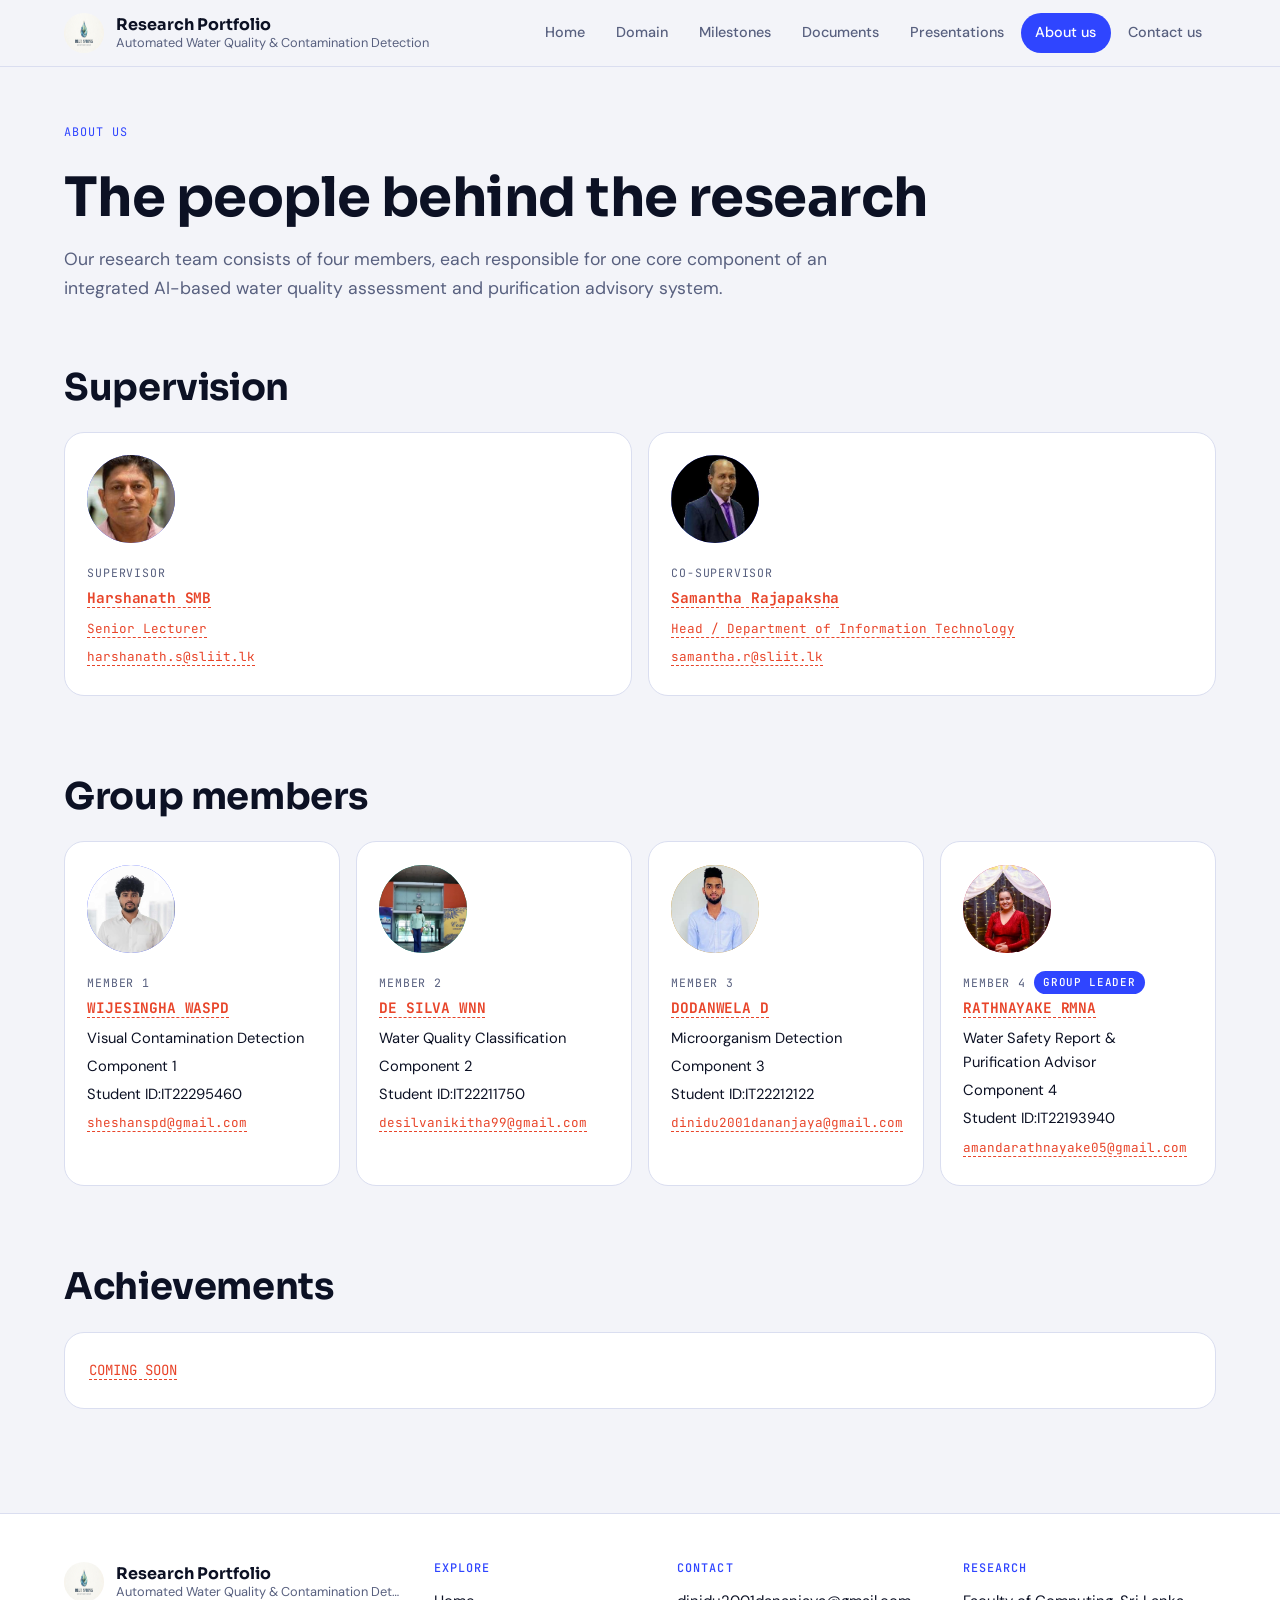
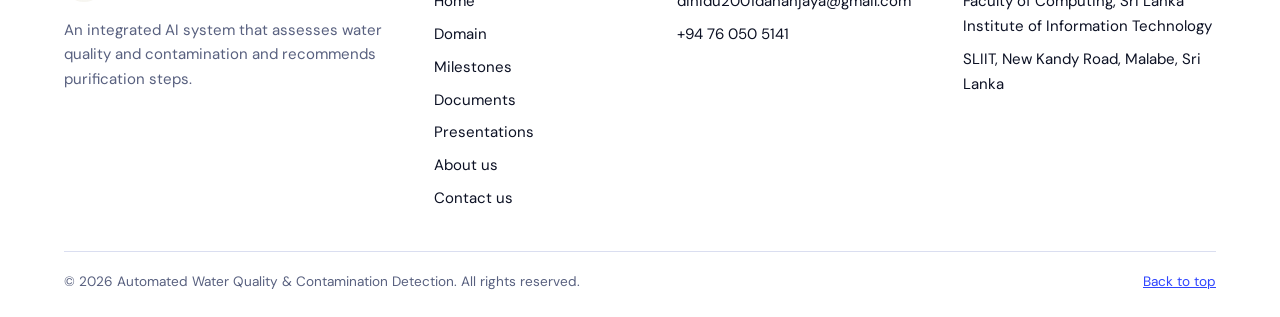
==== docs/about.html @ 2207d3cb "Add files via upload" ====
<!doctype html>
<html lang="en">
<head>
<meta charset="utf-8">
<meta name="viewport" content="width=device-width, initial-scale=1">
<title>About us | Water Quality &amp; Contamination Detection</title>
<link rel="preconnect" href="https://fonts.googleapis.com">
<link rel="preconnect" href="https://fonts.gstatic.com" crossorigin>
<link rel="stylesheet" href="https://fonts.googleapis.com/css2?family=Sora:wght@500;600;700&family=DM+Sans:wght@400;500;600&family=JetBrains+Mono:wght@400;500&display=swap">
<link rel="stylesheet" href="css/styles.css">
</head>
<body id="top">
<header class="site-header">
  <div class="wrap header-in">
<a class="brand" href="index.html" aria-label="Home">
      <img class="mark" src="images/logo.jpeg" alt="" aria-hidden="true">
      <span class="brand-text"><strong>Research Portfolio</strong><small>Automated Water Quality & Contamination Detection</small></span>
    </a>
    <nav class="links" aria-label="Main"><a href="index.html">Home</a><a href="domain.html">Domain</a><a href="milestones.html">Milestones</a><a href="documents.html">Documents</a><a href="presentations.html">Presentations</a><a href="about.html" aria-current="page">About us</a><a href="contact.html">Contact us</a></nav>
  </div>
</header>
<main class="wrap">

<div class="page-head"><span class="tag">About us</span><h1>The people behind the research</h1><p>Our research team consists of four members, each responsible for one core component of an integrated AI-based water quality assessment and purification advisory system.</p></div>
<section>
  <div class="head"><h2>Supervision</h2></div>
  <div class="people">
    <article class="person"><div class="photo" aria-hidden="true"><span>S</span><i style="background-image:url('images/supervisor.jpg')"></i></div><span class="role">Supervisor</span><h3><span class="ph">Harshanath SMB</span></h3><p><span class="ph">Senior Lecturer</span></p><p><span class="ph">harshanath.s@sliit.lk</span></p></article>
    <article class="person"><div class="photo" aria-hidden="true"><span>C</span><i style="background-image:url('images/co-supervisor.jpg')"></i></div><span class="role">Co-supervisor</span><h3><span class="ph">Samantha Rajapaksha</span></h3><p><span class="ph">Head / Department of Information Technology</span></p><p><span class="ph">samantha.r@sliit.lk</span></p></article>
  </div>
</section>
<section>
  <div class="head"><h2>Group members</h2></div>
  <div class="people">
    <article class="person" style="--cc:var(--c1)"><div class="photo" aria-hidden="true"><span>1</span><i style="background-image:url('images/member-1.jpg')"></i></div><span class="role">Member 1</span><h3><span class="ph">WIJESINGHA WASPD</span></h3><p>Visual Contamination Detection</p><p>Component 1</p><p>Student ID:IT22295460 <span class="ph"></span></p><p><span class="ph">sheshanspd@gmail.com</span></p></article>
    <article class="person" style="--cc:var(--c2)"><div class="photo" aria-hidden="true"><span>2</span><i style="background-image:url('images/member-2.jpg')"></i></div><span class="role">Member 2</span><h3><span class="ph">DE SILVA WNN</span></h3><p>Water Quality Classification</p><p>Component 2</p><p>Student ID:IT22211750 <span class="ph"></span></p><p><span class="ph">desilvanikitha99@gmail.com</span></p></article>
    <article class="person" style="--cc:var(--c3)"><div class="photo" aria-hidden="true"><span>3</span><i style="background-image:url('images/member-3.jpg')"></i></div><span class="role">Member 3</span><h3><span class="ph">DODANWELA D</span></h3><p>Microorganism Detection</p><p>Component 3</p><p>Student ID:IT22212122 <span class="ph"></span></p><p><span class="ph">dinidu2001dananjaya@gmail.com</span></p></article>
    <article class="person" style="--cc:var(--c4)"><div class="photo" aria-hidden="true"><span>4</span><i style="background-image:url('images/member-4.jpg')"></i></div><span class="role">Member 4</span><span class="leader">Group Leader</span><h3><span class="ph">RATHNAYAKE RMNA</span></h3><p>Water Safety Report &amp; Purification Advisor</p><p>Component 4</p><p>Student ID:IT22193940 <span class="ph"></span></p><p><span class="ph">amandarathnayake05@gmail.com</span></p></article>
  </div>
</section>
<section>
  <div class="head"><h2>Achievements</h2></div>
  <div class="bento"><div class="cell s6"><p><span class="ph">COMING SOON</span></p></div></div>
</section>

</main>
<footer class="site-footer">
  <div class="wrap">
    <div class="foot-grid">
<div class="foot-brand">
        <a class="brand" href="index.html" aria-label="Home">
      <img class="mark" src="images/logo.jpeg" alt="" aria-hidden="true">
      <span class="brand-text"><strong>Research Portfolio</strong><small>Automated Water Quality & Contamination Detection</small></span>
    </a>
        <p>An integrated AI system that assesses water quality and contamination and recommends purification steps.</p>
      </div>
      <div>
        <h2>Explore</h2>
        <ul><li><a href="index.html">Home</a></li><li><a href="domain.html">Domain</a></li><li><a href="milestones.html">Milestones</a></li><li><a href="documents.html">Documents</a></li><li><a href="presentations.html">Presentations</a></li><li><a href="about.html">About us</a></li><li><a href="contact.html">Contact us</a></li></ul>
      </div>
      <div>
        <h2>Contact</h2>
        <ul>
          <li>dinidu2001dananjaya@gmail.com</li>
          <li>+94 76 050 5141</li>
        </ul>
      </div>
      <div>
        <h2>Research</h2>
        <ul>
          <li>Faculty of Computing, Sri Lanka Institute of Information Technology</li>
          <li>SLIIT, New Kandy Road, Malabe, Sri Lanka</li>
        </ul>
      </div>
    </div>
    <div class="foot-base"><span>&copy; 2026 Automated Water Quality &amp; Contamination Detection. All rights reserved.</span><a href="#top">Back to top</a></div>
  </div>
</footer>
</body>
</html>
---- docs/css/styles.css ----
/* Research Project Portfolio: shared stylesheet (HTML + CSS only, no JavaScript).
   Layout: sticky pill navigation; oversized home hero; bento card grids; milestones as dropdown rows; document tiles; split contact panel. */
:root {
  --bg: #f3f4f9;
  --surface: #ffffff;
  --surface-2: #eaecf6;
  --fg: #0c1124;
  --muted: #58607f;
  --line: #dadef0;
  --accent: #2f45ff;
  --on-accent: #ffffff;
  --coral: #e8452a;
  --c1: #2f45ff;
  --c2: #00997f;
  --c3: #c98600;
  --c4: #d63a63;
  --font-display: "Sora", "Segoe UI", system-ui, sans-serif;
  --font-body: "DM Sans", "Segoe UI", system-ui, sans-serif;
  --font-mono: "JetBrains Mono", ui-monospace, Menlo, monospace;
}
@media (prefers-color-scheme: dark) {
  :root {
    --bg: #080c1b; --surface: #11172f; --surface-2: #19203f; --fg: #eef0fb; --muted: #9aa3c8; --line: #232b52;
    --accent: #6f82ff; --on-accent: #080c1b; --coral: #ff7a5c;
    --c1: #7b8cff; --c2: #34d3b3; --c3: #f5be3d; --c4: #ff7a9d;
    color-scheme: dark;
  }
}
* { box-sizing: border-box; }
html { scroll-behavior: smooth; scroll-padding-top: 6.5rem; }
body {
  margin: 0; background: var(--bg); color: var(--fg);
  font-family: var(--font-body); font-size: 1.02rem; line-height: 1.65;
  padding-inline: 1rem;
}
.wrap { max-width: 72rem; margin-inline: auto; }
h1, h2, h3 { font-family: var(--font-display); text-wrap: balance; line-height: 1.12; margin: 0; letter-spacing: -.01em; }
p { margin: 0 0 1rem; max-width: 65ch; }
p:last-child { margin-bottom: 0; }
a { color: var(--accent); }
:focus-visible { outline: 2px solid var(--accent); outline-offset: 3px; }
.ph { color: var(--coral); border-bottom: 1px dashed var(--coral); font-family: var(--font-mono); font-size: .86em; }

/* header and navigation (same on every page) */
.site-header { position: sticky; top: 0; z-index: 10; margin-inline: -1rem; padding-inline: 1rem;
  background: color-mix(in srgb, var(--bg) 88%, transparent);
  -webkit-backdrop-filter: blur(12px); backdrop-filter: blur(12px); border-bottom: 1px solid var(--line); }
.header-in { display: flex; align-items: center; justify-content: space-between; gap: 1.5rem; padding-block: .8rem; }
.brand { display: flex; align-items: center; gap: .75rem; text-decoration: none; color: var(--fg); min-width: 0; }
.mark { width: 2.5rem; height: 2.5rem; border-radius: 50%; background: var(--accent); color: var(--on-accent); display: grid; place-items: center; font-family: var(--font-display); font-weight: 700; font-size: .85rem; flex: none; }
.mark img { width: 100%; height: 100%; object-fit: cover; border-radius: inherit; }
.brand-text { display: grid; line-height: 1.25; min-width: 0; }
.brand-text strong { font-family: var(--font-display); font-size: 1rem; }
.brand-text small { color: var(--muted); font-size: .8rem; white-space: nowrap; overflow: hidden; text-overflow: ellipsis; }
.links { display: flex; gap: .15rem; overflow-x: auto; scrollbar-width: none; }
.links a { font-size: .9rem; font-weight: 500; color: var(--muted); text-decoration: none; white-space: nowrap; padding: .5rem .9rem; border-radius: 999px; }
.links a:hover { color: var(--fg); background: var(--surface-2); }
.links a[aria-current="page"] { background: var(--accent); color: var(--on-accent); }

/* home hero */
.hero { display: grid; grid-template-columns: minmax(0, 1.5fr) minmax(0, 1fr); gap: 2.5rem; align-items: end; padding-block: 4.5rem 3.5rem; }
.kicker { display: inline-flex; align-items: center; gap: .5rem; font-family: var(--font-mono); font-size: .78rem; letter-spacing: .08em; text-transform: uppercase; color: var(--muted); margin-bottom: 1.4rem; }
.kicker::before { content: ""; width: .6rem; height: .6rem; border-radius: 50%; background: var(--coral); }
.hero h1 { font-size: clamp(2.1rem, 5.2vw, 3.7rem); font-weight: 700; margin-bottom: 1.4rem; }
.hero .lede { font-size: 1.2rem; color: var(--muted); max-width: 40ch; }
.facts { margin: 0; background: var(--surface); border: 1px solid var(--line); border-radius: 1.25rem; padding: 1.4rem; display: grid; gap: 1rem; min-width: 0; }
.facts div { display: grid; gap: .15rem; padding-bottom: 1rem; border-bottom: 1px solid var(--line); }
.facts div:last-child { border: 0; padding-bottom: 0; }
.facts dt { font-family: var(--font-mono); font-size: .72rem; letter-spacing: .08em; text-transform: uppercase; color: var(--muted); }
.facts dd { margin: 0; font-weight: 600; }
.team-dots { display: flex; gap: .4rem; margin-top: .5rem; }
.team-dots i { width: .9rem; height: .9rem; border-radius: 50%; display: block; }

/* inner page header */
.page-head { padding-block: 3.5rem 1.5rem; display: grid; gap: 1rem; }
.page-head h1 { font-size: clamp(2.1rem, 5vw, 3.4rem); font-weight: 700; }
.page-head p { color: var(--muted); font-size: 1.1rem; }

/* sections */
section { padding-block: 2.5rem; }
.head { display: grid; gap: .6rem; margin-bottom: 1.5rem; }
.head h2 { font-size: clamp(1.6rem, 3.4vw, 2.3rem); font-weight: 700; }
.tag { font-family: var(--font-mono); font-size: .74rem; letter-spacing: .09em; text-transform: uppercase; color: var(--accent); display: block; margin-bottom: .6rem; }
.head .tag { margin-bottom: 0; }
.toc { display: flex; flex-wrap: wrap; gap: .5rem; padding-block: .5rem 1rem; }
.toc a { font-size: .88rem; text-decoration: none; color: var(--fg); background: var(--surface); border: 1px solid var(--line); border-radius: 999px; padding: .4rem .9rem; }
.toc a:hover { border-color: var(--accent); color: var(--accent); }

.bento { display: grid; grid-template-columns: repeat(6, minmax(0, 1fr)); gap: 1rem; }
.cell { background: var(--surface); border: 1px solid var(--line); border-radius: 1.25rem; padding: 1.5rem; min-width: 0; }
.s2 { grid-column: span 2; } .s3 { grid-column: span 3; } .s4 { grid-column: span 4; } .s6 { grid-column: span 6; }
.cell h3 { font-size: 1.15rem; margin-bottom: .6rem; }
.cell ul { margin: 0; padding-left: 1.1rem; }
.cell li { margin-bottom: .35rem; }
.cell li::marker { color: var(--accent); }
.big { background: var(--accent); color: var(--on-accent); border-color: var(--accent); }
.big .tag { color: inherit; opacity: .8; }
.big p { font-size: 1.35rem; font-family: var(--font-display); font-weight: 600; line-height: 1.3; }
.big .ph { color: inherit; border-color: currentColor; }

/* home link cards */
a.go { display: flex; flex-direction: column; gap: .5rem; text-decoration: none; color: var(--fg); transition: border-color .15s, transform .15s; }
a.go:hover { border-color: var(--accent); transform: translateY(-2px); }
a.go strong { font-family: var(--font-display); font-size: 1.2rem; display: flex; justify-content: space-between; gap: 1rem; }
a.go strong::after { content: "\2192"; color: var(--accent); }
a.go span { color: var(--muted); font-size: .94rem; }

/* components */
.comp { display: flex; flex-direction: column; gap: 1rem; }
.chip { display: inline-flex; align-items: center; gap: .6rem; font-family: var(--font-mono); font-size: .78rem; letter-spacing: .06em; text-transform: uppercase; color: var(--muted); }
.chip b { width: 2rem; height: 2rem; border-radius: 50%; display: grid; place-items: center; background: var(--cc); color: var(--bg); font-family: var(--font-display); font-size: .85rem; letter-spacing: 0; }
.comp h3 { margin: 0; font-size: 1.25rem; }
.comp .who { color: var(--muted); font-size: .92rem; }
.comp .nov { border-top: 1px dashed var(--line); padding-top: 1rem; }
.comp .lab { font-weight: 600; color: var(--cc); }
.k1 { --cc: var(--c1); } .k2 { --cc: var(--c2); } .k3 { --cc: var(--c3); } .k4 { --cc: var(--c4); }
.sub-h { font-size: 1.3rem; margin: 2.2rem 0 1rem; }

/* milestones: dropdown rows (details/summary, no script) */
.drops { display: grid; gap: .75rem; }
details { background: var(--surface); border: 1px solid var(--line); border-radius: 1rem; }
details[open] { border-color: var(--accent); }
summary { cursor: pointer; list-style: none; display: grid; grid-template-columns: 17.5rem minmax(0, 1fr) auto; gap: 1rem; align-items: center; padding: 1.1rem 1.3rem; }
summary::-webkit-details-marker { display: none; }
summary::after { content: "+"; font-family: var(--font-mono); font-size: 1.3rem; color: var(--accent); }
details[open] summary::after { content: "\2212"; }
summary .when { font-family: var(--font-mono); font-size: .82rem; color: var(--accent); }
summary strong { font-family: var(--font-display); font-size: 1.1rem; font-weight: 600; }
.more { padding: 0 1.3rem 1.3rem; display: grid; gap: 1rem; grid-template-columns: repeat(3, minmax(0, 1fr)); }
.more div { border-top: 1px solid var(--line); padding-top: .9rem; min-width: 0; }
.more dt { font-family: var(--font-mono); font-size: .72rem; letter-spacing: .08em; text-transform: uppercase; color: var(--muted); }
.more dd { margin: .2rem 0 0; }
.more { margin: 0; }
.badge { font-family: var(--font-mono); font-size: .68rem; letter-spacing: .06em; text-transform: uppercase; padding: .2rem .55rem; border-radius: 999px; border: 1px dashed var(--coral); color: var(--coral); font-weight: 500; margin-left: .5rem; white-space: nowrap; }

/* document and slide tiles */
.dl-group + .dl-group { margin-top: 2.5rem; }
.dl-group h3 { font-size: 1.15rem; margin-bottom: 1rem; }
.tiles { display: grid; grid-template-columns: repeat(auto-fill, minmax(15rem, 1fr)); gap: 1rem; }
.tile { background: var(--surface); border: 1px solid var(--line); border-radius: 1rem; padding: 1.1rem; display: flex; flex-direction: column; gap: 1rem; justify-content: space-between; min-width: 0; color: inherit; text-decoration: none; transition: border-color .15s, transform .15s; }
.tile:hover { border-color: var(--accent); transform: translateY(-2px); }
.tile svg { width: 1.8rem; height: 1.8rem; stroke: var(--accent); fill: none; stroke-width: 1.6; stroke-linecap: round; stroke-linejoin: round; }
.tile .nm { font-weight: 600; line-height: 1.35; }
.tile .st { font-family: var(--font-mono); font-size: .72rem; letter-spacing: .05em; text-transform: uppercase; color: var(--accent); }

/* people */
.people { display: grid; grid-template-columns: repeat(auto-fit, minmax(15rem, 1fr)); gap: 1rem; }
.person { background: var(--surface); border: 1px solid var(--line); border-radius: 1.25rem; padding: 1.4rem; min-width: 0; }
.avatar { width: 3.6rem; height: 3.6rem; border-radius: 50%; background: var(--cc, var(--accent)); color: var(--bg); display: grid; place-items: center; font-family: var(--font-display); font-weight: 700; margin-bottom: 1rem; }
.person .role { font-family: var(--font-mono); font-size: .72rem; letter-spacing: .07em; text-transform: uppercase; color: var(--muted); }
.person h3 { font-size: 1.05rem; margin: .2rem 0 .5rem; }
.person p { font-size: .92rem; margin-bottom: .25rem; }

/* contact */
.split { display: grid; grid-template-columns: minmax(0, 1fr) minmax(0, 1.2fr); gap: 1rem; }
.mailcard { background: var(--accent); color: var(--on-accent); border-radius: 1.25rem; padding: 2rem; display: flex; flex-direction: column; gap: 1.4rem; min-width: 0; }
.mailcard h3 { font-size: 1.6rem; }
.mailcard .tag { color: inherit; opacity: .8; margin-bottom: .2rem; }
.mailcard code { font-family: var(--font-mono); font-size: 1rem; word-break: break-all; }
.mailcard a.btn { background: var(--on-accent); color: var(--accent); border-color: var(--on-accent); align-self: start; }
.formcard { background: var(--surface); border: 1px solid var(--line); border-radius: 1.25rem; padding: 2rem; min-width: 0; }
form { display: grid; gap: 1rem; }
label { display: grid; gap: .35rem; font-size: .88rem; font-weight: 600; }
input, textarea { font: inherit; font-weight: 400; color: var(--fg); background: var(--bg); border: 1px solid var(--line); border-radius: .7rem; padding: .75rem .9rem; width: 100%; }
textarea { min-height: 8rem; resize: vertical; }
button, .btn { font: inherit; font-weight: 600; cursor: pointer; border-radius: 999px; padding: .7rem 1.4rem; border: 1px solid var(--accent); background: var(--accent); color: var(--on-accent); text-decoration: none; display: inline-block; }
.template { background: var(--surface-2); border-radius: 1rem; padding: 1.2rem; font-family: var(--font-mono); font-size: .85rem; white-space: pre-wrap; }
.note { font-size: .88rem; color: var(--muted); }

/* footer */
.site-footer { margin-inline: -1rem; padding: 3rem 1rem 1.5rem; margin-top: 4rem; background: var(--surface); border-top: 1px solid var(--line); }
.foot-grid { display: grid; grid-template-columns: 1.6fr 1fr 1.2fr 1.2fr; gap: 2rem; }
.foot-grid > div { min-width: 0; }
.foot-grid h2 { font-family: var(--font-mono); font-size: .74rem; letter-spacing: .09em; text-transform: uppercase; color: var(--accent); margin-bottom: .9rem; font-weight: 500; }
.foot-grid ul { list-style: none; margin: 0; padding: 0; display: grid; gap: .5rem; font-size: .94rem; }
.foot-grid a { color: var(--fg); text-decoration: none; }
.foot-grid ul a:hover { color: var(--accent); text-decoration: underline; }
.foot-brand p { margin-top: 1rem; color: var(--muted); font-size: .94rem; }
.foot-base { display: flex; justify-content: space-between; flex-wrap: wrap; gap: .5rem 1rem; margin-top: 2.5rem; padding-top: 1.2rem; border-top: 1px solid var(--line); color: var(--muted); font-size: .85rem; }
.foot-base a { color: var(--accent); }


/* milestone numbering and status */
.lead { display: flex; align-items: baseline; gap: .8rem; min-width: 0; }
.num { font-family: var(--font-mono); font-size: .8rem; color: var(--muted); font-weight: 500; }
.status { font-family: var(--font-mono); font-size: .68rem; letter-spacing: .06em; text-transform: uppercase; padding: .2rem .6rem; border-radius: 999px; margin-left: .5rem; white-space: nowrap; font-weight: 500; border: 1px solid currentColor; vertical-align: middle; }
.s-done { color: var(--c2); }
.s-now { background: var(--accent); color: var(--on-accent); border-color: var(--accent); }
.s-next { color: var(--muted); }
.more.two { grid-template-columns: repeat(2, minmax(0, 1fr)); }

/* home actions and call to action */
.hero-actions { display: flex; flex-wrap: wrap; gap: .75rem; margin-top: 1.8rem; }
.btn.ghost { background: transparent; color: var(--accent); }
.cta { background: var(--accent); color: var(--on-accent); border-radius: 1.25rem; padding: 2rem; display: flex; justify-content: space-between; align-items: center; gap: 1.2rem 2rem; flex-wrap: wrap; }
.cta h2 { font-size: 1.6rem; margin-bottom: .4rem; }
.cta p { margin: 0; opacity: .9; }
.cta .btn { background: var(--on-accent); color: var(--accent); border-color: var(--on-accent); }

/* tile sub line and individual report list */
.tile .sub { display: block; font-weight: 400; font-size: .88rem; color: var(--muted); margin-top: .25rem; }
.rowlist { background: var(--surface); border: 1px solid var(--line); border-radius: 1.25rem; overflow: hidden; }
.rowlink { display: grid; grid-template-columns: 2.4rem minmax(0, 1fr) auto; gap: 1rem; align-items: center; padding: 1rem 1.3rem; text-decoration: none; color: inherit; border-bottom: 1px solid var(--line); transition: background .15s; }
.rowlink:last-child { border-bottom: 0; }
.rowlink:hover { background: var(--surface-2); }
.rl-chip { width: 2.4rem; height: 2.4rem; border-radius: 50%; display: grid; place-items: center; background: var(--cc); color: var(--bg); font-family: var(--font-display); font-weight: 700; }
.rl-text { display: grid; min-width: 0; line-height: 1.4; }
.rl-text strong { font-family: var(--font-display); font-size: 1.02rem; }
.rl-text small { color: var(--muted); font-size: .85rem; }
.rl-go { font-family: var(--font-mono); font-size: .72rem; letter-spacing: .05em; text-transform: uppercase; color: var(--accent); white-space: nowrap; }
.rl-go::after { content: " \2192"; }

/* view and download buttons */
.acts { display: flex; flex-wrap: wrap; gap: .5rem; }
.act { font-size: .8rem; font-weight: 600; padding: .4rem .9rem; border-radius: 999px; border: 1px solid var(--accent); color: var(--accent); text-decoration: none; white-space: nowrap; }
.act:hover { background: var(--surface-2); }
.act.primary { background: var(--accent); color: var(--on-accent); }
.act.primary:hover { opacity: .88; }
.tile { align-items: flex-start; }
.tile .acts { margin-top: auto; }

/* photos and group leader badge */
.photo { position: relative; width: 5.5rem; height: 5.5rem; border-radius: 50%; overflow: hidden; background: var(--cc, var(--accent)); color: var(--bg); display: grid; place-items: center; font-family: var(--font-display); font-weight: 700; font-size: 1.5rem; margin-bottom: 1rem; }
.photo i { position: absolute; inset: 0; background-size: cover; background-position: center top; background-repeat: no-repeat; }
.leader { display: inline-block; font-family: var(--font-mono); font-size: .68rem; letter-spacing: .06em; text-transform: uppercase; background: var(--accent); color: var(--on-accent); padding: .15rem .6rem; border-radius: 999px; margin-left: .5rem; vertical-align: middle; font-weight: 500; }

/* form validation hint */
input:not(:placeholder-shown):invalid, textarea:not(:placeholder-shown):invalid { border-color: var(--coral); }
input:focus, textarea:focus { border-color: var(--accent); outline: none; }
::placeholder { color: var(--muted); opacity: .7; }

/* component specification lists and pipeline */
.spec { margin: 0; display: grid; gap: .7rem; }
.spec div { border-top: 1px solid var(--line); padding-top: .65rem; min-width: 0; }
.spec dt { font-family: var(--font-mono); font-size: .72rem; letter-spacing: .08em; text-transform: uppercase; color: var(--cc); }
.spec dd { margin: .15rem 0 0; font-size: .96rem; }
.flow { display: grid; grid-template-columns: repeat(4, minmax(0, 1fr)); gap: 1.6rem; }
.flow div { position: relative; background: var(--surface-2); border-radius: 1rem; padding: 1rem; font-size: .92rem; min-width: 0; }
.flow b { display: block; font-family: var(--font-display); font-size: 1rem; margin-bottom: .3rem; }
.flow div:not(:last-child)::after { content: "\2192"; position: absolute; right: -1.3rem; top: 50%; transform: translateY(-50%); color: var(--accent); font-size: 1.1rem; }
.cell .note { margin-top: 1rem; }
@media (max-width: 800px) {
  .flow { grid-template-columns: minmax(0, 1fr); gap: 1.6rem; }
  .flow div:not(:last-child)::after { content: "\2193"; right: auto; left: 50%; top: auto; bottom: -1.5rem; transform: translateX(-50%); }
}

@media (max-width: 800px) {
  .hero { grid-template-columns: minmax(0, 1fr); padding-block: 3rem 2.5rem; }
  .bento > * { grid-column: span 6; }
  summary { grid-template-columns: minmax(0, 1fr) auto; }
  summary .lead { grid-column: 1 / -1; }
  .more, .more.two { grid-template-columns: minmax(0, 1fr); }
  .rowlink { grid-template-columns: 2.4rem minmax(0, 1fr); }
  .rowlink .acts { grid-column: 2; }
  .split { grid-template-columns: minmax(0, 1fr); }
  section { padding-block: 2rem; }
  .header-in { flex-direction: column; align-items: stretch; gap: .5rem; padding-block: .6rem; }
  .brand-text small { display: none; }
  .foot-grid { grid-template-columns: minmax(0, 1fr); gap: 1.8rem; }
}
@media (prefers-reduced-motion: reduce) { html { scroll-behavior: auto; } * { transition: none !important; } }
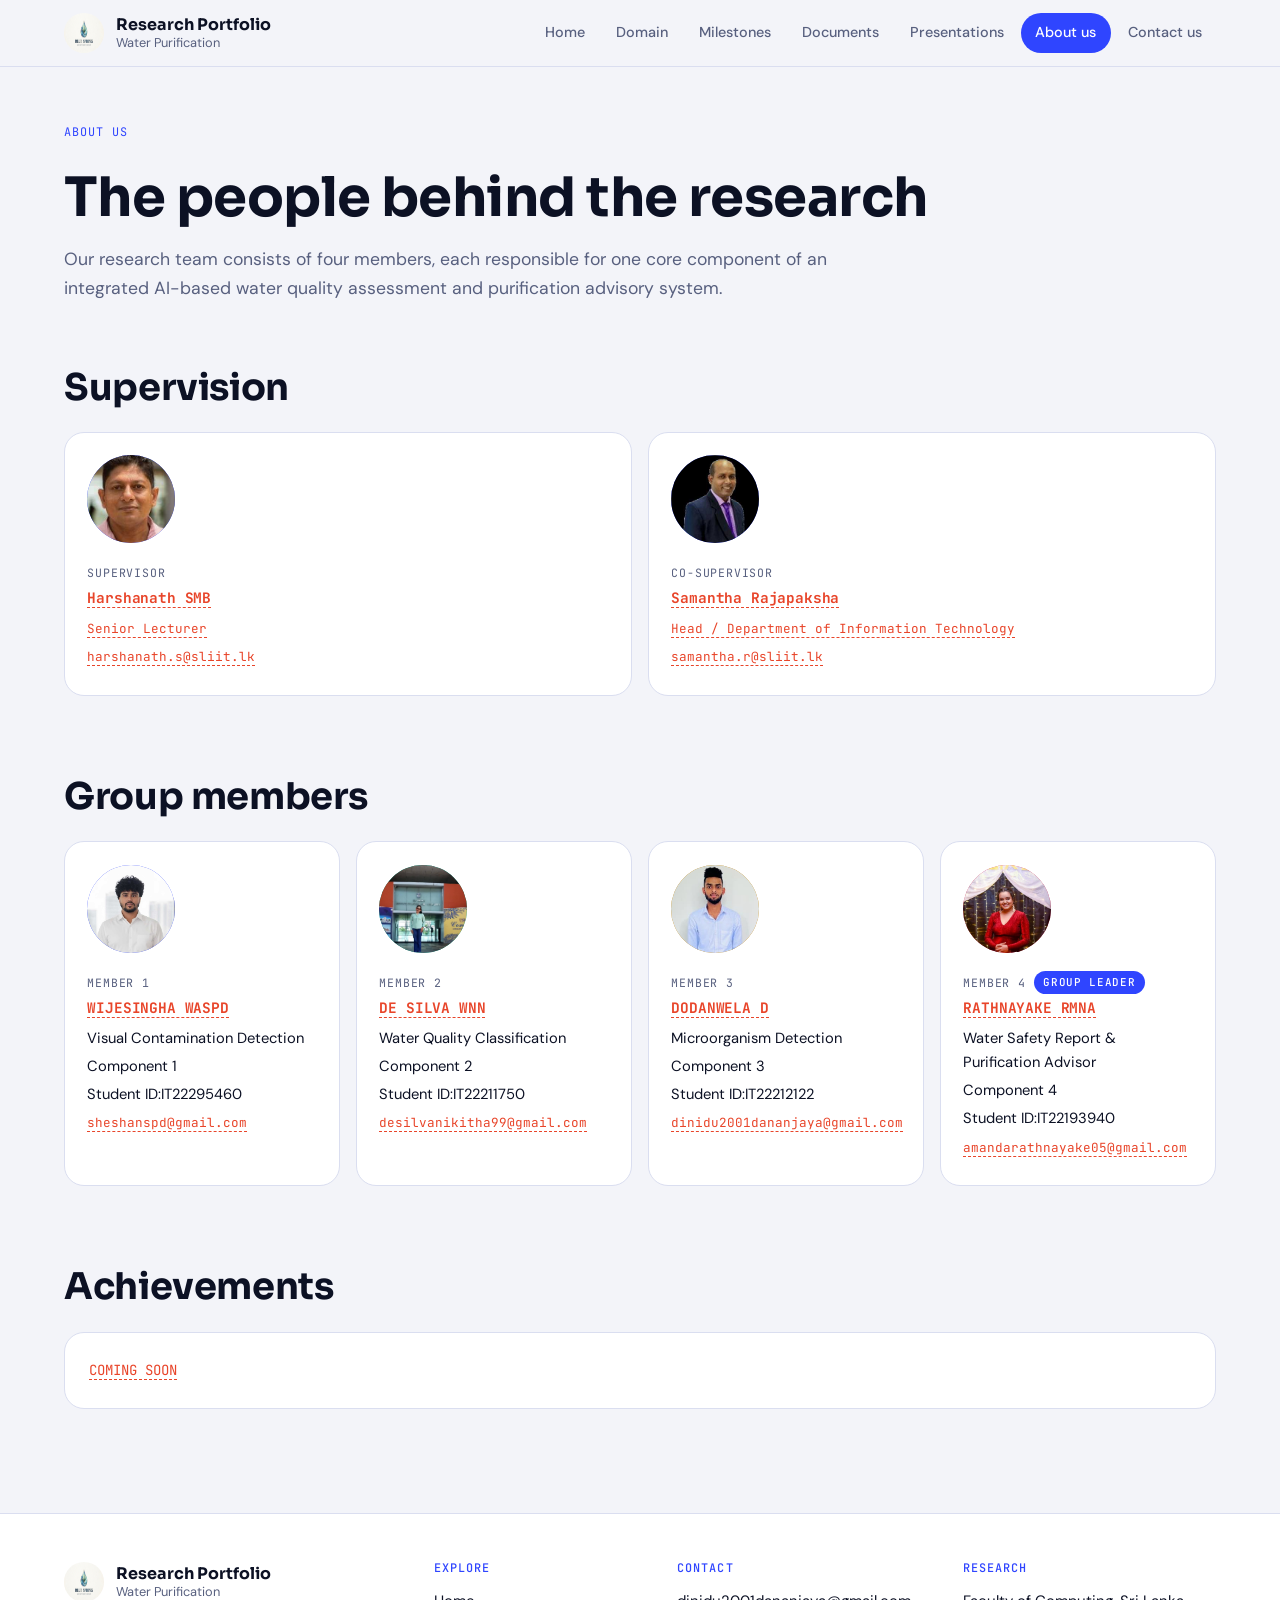
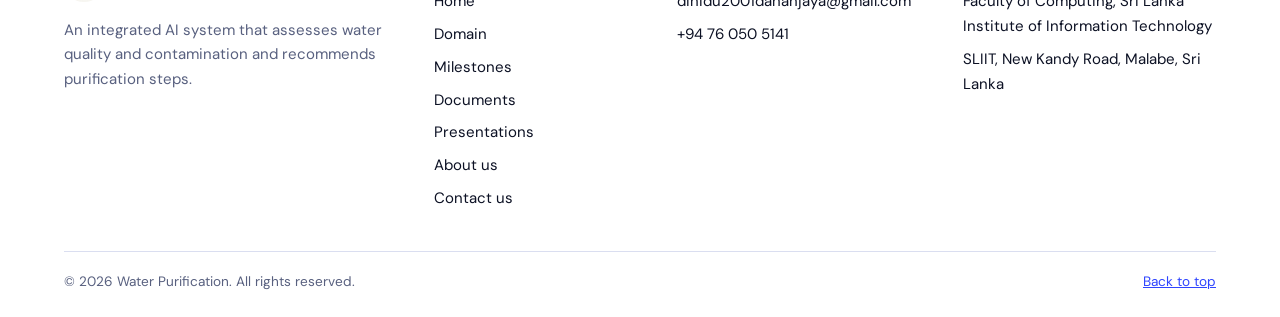
==== commit f6a94875: "Update title and footer for water purification" ====
--- a/docs/about.html
+++ b/docs/about.html
@@ -3,7 +3,7 @@
 <head>
 <meta charset="utf-8">
 <meta name="viewport" content="width=device-width, initial-scale=1">
-<title>About us | Water Quality &amp; Contamination Detection</title>
+<title>About us | Water Purification</title>
 <link rel="preconnect" href="https://fonts.googleapis.com">
 <link rel="preconnect" href="https://fonts.gstatic.com" crossorigin>
 <link rel="stylesheet" href="https://fonts.googleapis.com/css2?family=Sora:wght@500;600;700&family=DM+Sans:wght@400;500;600&family=JetBrains+Mono:wght@400;500&display=swap">
@@ -14,7 +14,7 @@
   <div class="wrap header-in">
 <a class="brand" href="index.html" aria-label="Home">
       <img class="mark" src="images/logo.jpeg" alt="" aria-hidden="true">
-      <span class="brand-text"><strong>Research Portfolio</strong><small>Automated Water Quality & Contamination Detection</small></span>
+      <span class="brand-text"><strong>Research Portfolio</strong><small>Water Purification</small></span>
     </a>
     <nav class="links" aria-label="Main"><a href="index.html">Home</a><a href="domain.html">Domain</a><a href="milestones.html">Milestones</a><a href="documents.html">Documents</a><a href="presentations.html">Presentations</a><a href="about.html" aria-current="page">About us</a><a href="contact.html">Contact us</a></nav>
   </div>
@@ -50,7 +50,7 @@
 <div class="foot-brand">
         <a class="brand" href="index.html" aria-label="Home">
       <img class="mark" src="images/logo.jpeg" alt="" aria-hidden="true">
-      <span class="brand-text"><strong>Research Portfolio</strong><small>Automated Water Quality & Contamination Detection</small></span>
+      <span class="brand-text"><strong>Research Portfolio</strong><small>Water Purification</small></span>
     </a>
         <p>An integrated AI system that assesses water quality and contamination and recommends purification steps.</p>
       </div>
@@ -73,7 +73,7 @@
         </ul>
       </div>
     </div>
-    <div class="foot-base"><span>&copy; 2026 Automated Water Quality &amp; Contamination Detection. All rights reserved.</span><a href="#top">Back to top</a></div>
+    <div class="foot-base"><span>&copy; 2026 Water Purification. All rights reserved.</span><a href="#top">Back to top</a></div>
   </div>
 </footer>
 </body>
